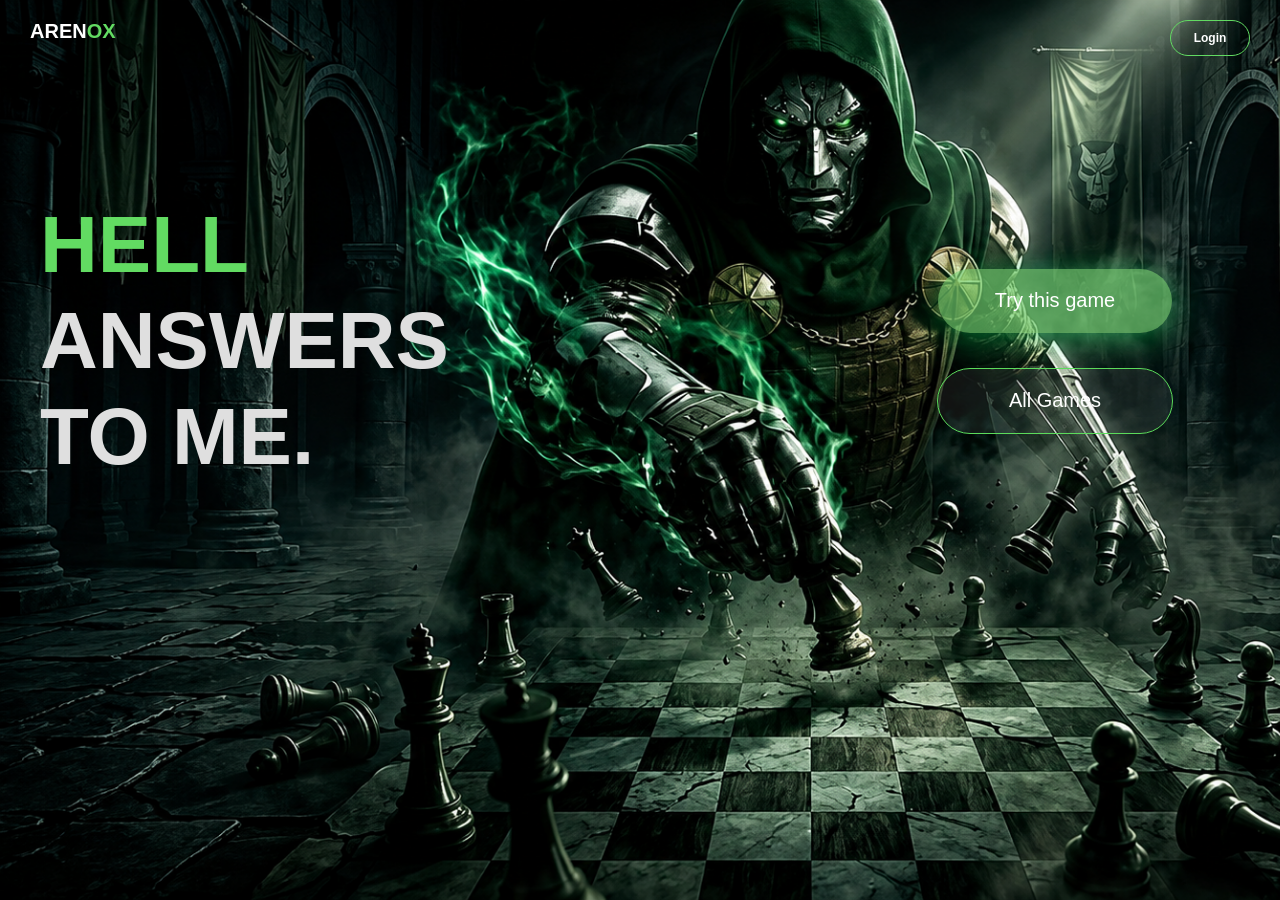
==== index.html @ 3be15fcb "index" ====
<!doctype html>
<html lang="en">
  <head>
    <meta charset="UTF-8" />
    <meta name="viewport" content="width=device-width, initial-scale=1.0" />
    <title>Game Arena</title>
    <link rel="stylesheet" href="home.css" />
  </head>
  <body>
    <div class="page-1">
      <div class="navbar">
        <div class="logo">
          <h1>AREN</h1>
          <h1 style="color: rgb(98, 219, 98)">OX</h1>
        </div>
        
        <h3 class="login">Login</h3>
      </div>

      <div class="hero">
        <div class="hero1">
          <h1 style="color: rgb(98, 219, 98)">HELL</h1>
          <h1>ANSWERS</h1>
          <h1>TO ME.</h1>
        </div>

        <div class="hero2">
           
          <a href="doom.html">
            <button class="btn">Try this game</button> 
          </a>       

          <a href="all_games.html">
            <button class="btn1">All Games</button>
          </a>
        </div>
      </div>
    </div>
  </body>
</html>
---- home.css ----
* {
    padding: 0;
    margin: 0;
    box-sizing: border-box;
}
.logo{
    display: flex;
}
.navbar {
    font-family: sans-serif;
    margin: 0 30px;
    padding-top: 20px;
    display: flex;
    justify-content: space-between;
    color: white;
    font-size: 10px;
}

.links {
    display: flex;
}
.login{
    text-align: center;
    font-size: 12px;
    border: 1px solid rgb(98, 219, 98);
    border-radius: 20px;
    padding: 10px;
    width: 80px;

}
.links h6 {
    margin-left: 60px;
    font-size: 13px;
}

.page-1 {
    width: 100vw;
    height: 100vh;
    background-image: url("bg4.png");
    background-repeat: no-repeat;
    background-size: cover;
    
}

.hero {
    display: flex;
    justify-content: space-between;
    align-items: center;
    width: 100%;
    margin-top: 60px;
}


.hero1 {
    margin-left: 40px;
}

.hero2 {
    /* background-color: red; */
    width: 450px;
    height: 450px;
    display: flex;
    flex-direction: column; 
    justify-content: center; 
    align-items: center;
    gap: 15px; 
}

.hero h1 {
    color: rgb(223, 223, 223);
    font-size: 80px;
    font-family: Verdana, Geneva, Tahoma, sans-serif;
    line-height: 1.2;
    margin: 0;
}

.btn{
    all: unset;
    color: white;
    font-family: 'Gill Sans', 'Gill Sans MT', Calibri, 'Trebuchet MS', sans-serif;
    font-size: 20px;
    height: 30px;
    width: 200px;
    text-align: center;
    
    background-color: rgba(111, 209, 111, 0.658);
    padding: 17px;
    border-radius: 40px;
    margin-top: 20px;
    box-shadow: 0 5px 35px rgba(7, 223, 90, 0.45);
    transition: 0.3s;
}
.btn1{
    all: unset;
    color: white;
    font-family: 'Gill Sans', 'Gill Sans MT', Calibri, 'Trebuchet MS', sans-serif;
    font-size: 20px;
    height: 30px;
    width: 200px;
    text-align: center;
    background-color: rgba(255, 255, 255, 0.068);
    padding: 17px;
    border-radius: 40px;
    margin-top: 20px;
    border: 1px solid rgb(91, 219, 91);
    text-decoration: none;
    transition: 0.3s;
}

a{
    text-decoration: none;
}


.btn:hover{
    background-color: rgba(55, 233, 55, 0.945); 
    box-shadow: 0 10px 35px rgba(33, 43, 35, 0.808);
}


.btn1:hover{
    background-color: rgba(255, 255, 255, 0.253);
    box-shadow: 0 10px 35px rgba(33, 43, 35, 0.808);
}
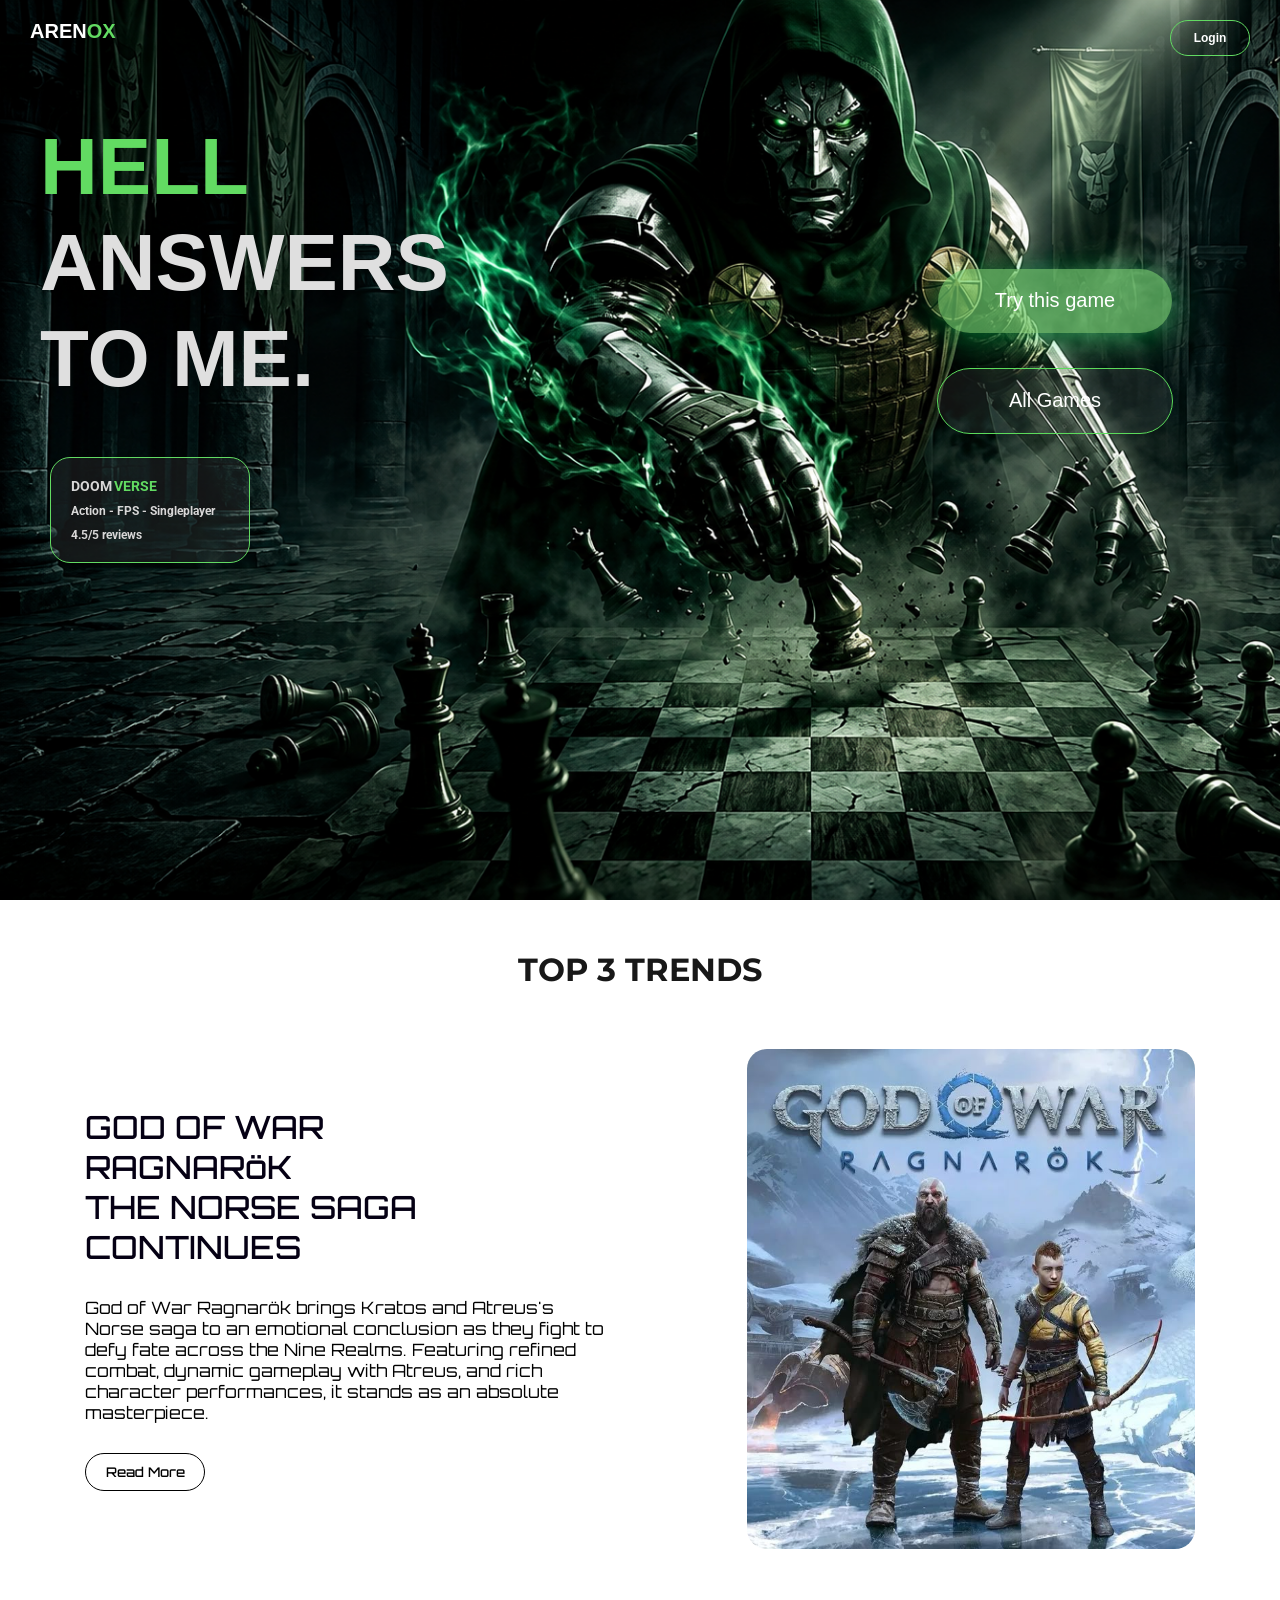
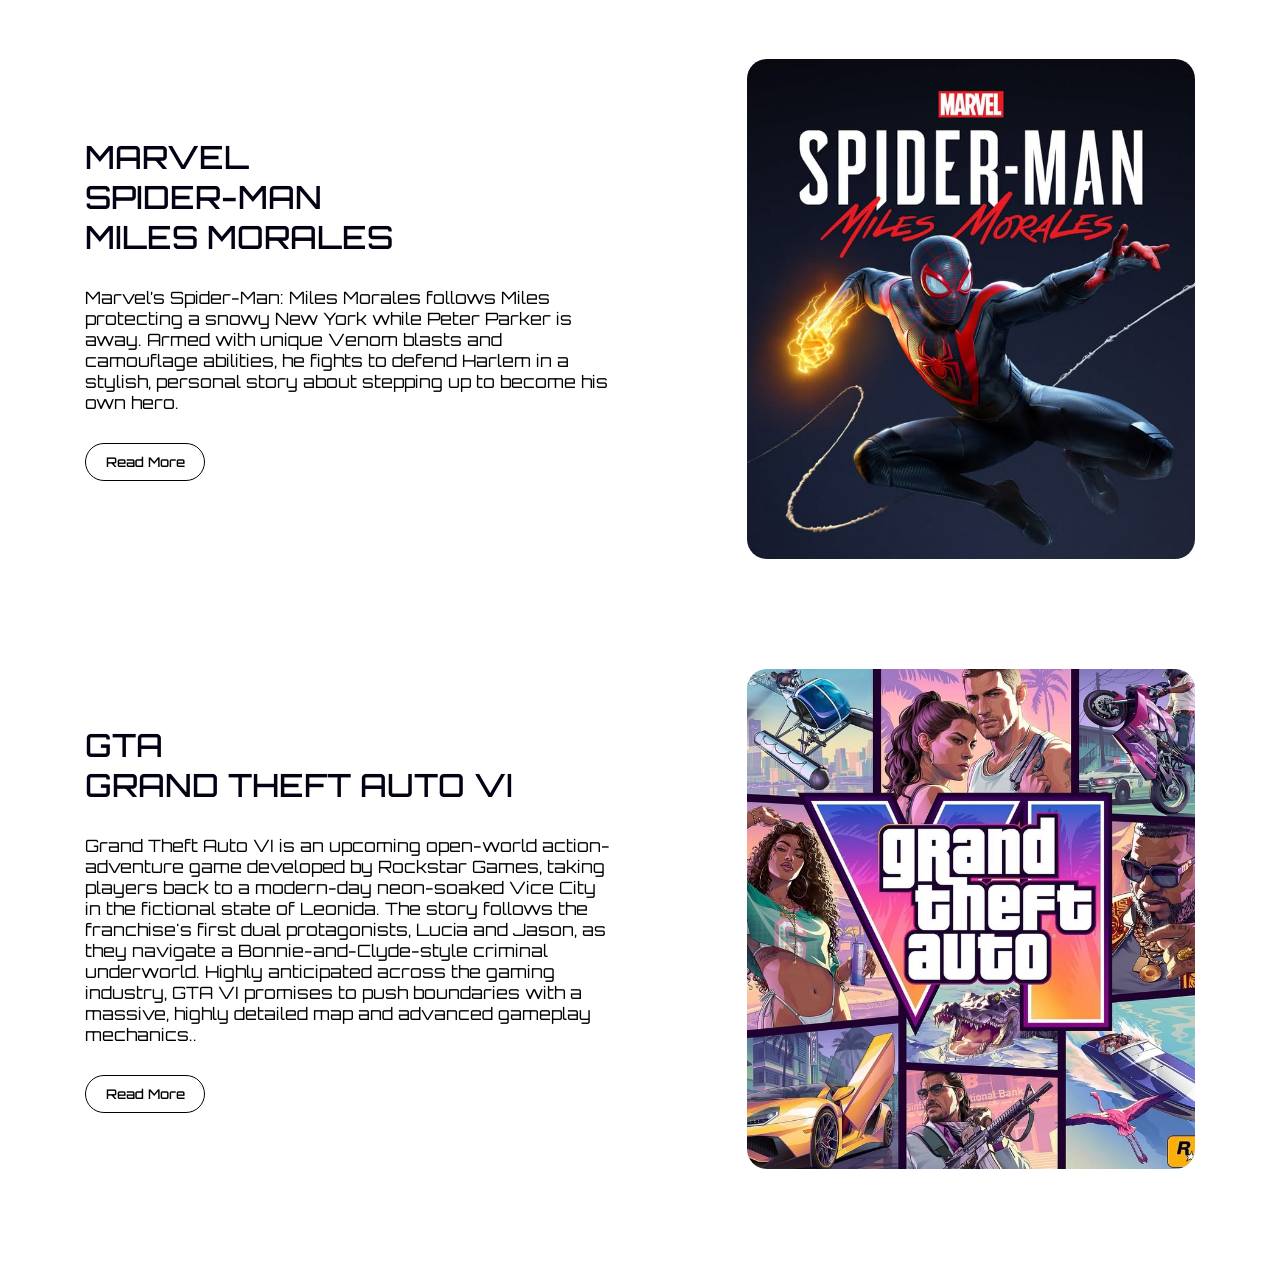
==== commit d53c6779: "trends added in index" ====
--- a/index.html
+++ b/index.html
@@ -13,22 +13,33 @@
           <h1>AREN</h1>
           <h1 style="color: rgb(98, 219, 98)">OX</h1>
         </div>
-        
+
         <h3 class="login">Login</h3>
       </div>
 
       <div class="hero">
-        <div class="hero1">
-          <h1 style="color: rgb(98, 219, 98)">HELL</h1>
-          <h1>ANSWERS</h1>
-          <h1>TO ME.</h1>
+        <div class="he1">
+          <div class="hero1">
+            <h1 style="color: rgb(98, 219, 98)">HELL</h1>
+            <h1>ANSWERS</h1>
+            <h1>TO ME.</h1>
+          </div>
+
+          <div class="tagline">
+            <div class="doomverse">
+              <h3>DOOM</h3>
+              <h3 style="color: rgb(98, 219, 98);">VERSE</h3>
+            </div>
+            
+            <h4>Action - FPS - Singleplayer</h4>
+            <h4>4.5/5 reviews</h4>
+          </div>
         </div>
 
         <div class="hero2">
-           
           <a href="doom.html">
-            <button class="btn">Try this game</button> 
-          </a>       
+            <button class="btn">Try this game</button>
+          </a>
 
           <a href="all_games.html">
             <button class="btn1">All Games</button>
@@ -36,5 +47,65 @@
         </div>
       </div>
     </div>
+
+
+
+    <div class="page2">
+      <h1 class="page2-heading">TOP 3 TRENDS</h1>
+
+      <div class="container">
+        <div class="cont-1">
+            <h1>GOD OF WAR<br> RAGNARöK<br> THE NORSE SAGA CONTINUES </h1>
+            <p>God of War Ragnarök brings Kratos and Atreus's Norse saga to an emotional conclusion as they fight to defy fate across the Nine Realms. Featuring refined combat, dynamic gameplay with Atreus, and rich character performances, it stands as an absolute masterpiece.</p>
+
+            <button class="btn-cont1">
+              Read More
+            </button>
+            
+        </div>
+        <div class="cont-2" style="background-image: url(desc1.jpg);"></div>
+      </div>
+
+
+      <div class="container">
+        <div class="cont-1">
+            <h1>MARVEL<br>SPIDER-MAN<br>MILES MORALES</h1>
+            <p>Marvel’s Spider-Man: Miles Morales follows Miles protecting a snowy New York while Peter Parker is away. Armed with unique Venom blasts and camouflage abilities, he fights to defend Harlem in a stylish, personal story about stepping up to become his own hero.</p>
+
+            
+            <button class="btn-cont1">
+              Read More
+            </button>
+            
+        </div>
+        <div class="cont-2" style="background-image: url(desc2.jpg)"></div>
+      </div>
+      <div class="container">
+        <div class="cont-1">
+          <h1>GTA<br>GRAND THEFT AUTO VI<br></h1>
+            <p>Grand Theft Auto VI is an upcoming open-world action-adventure game developed by Rockstar Games, taking players back to a modern-day neon-soaked Vice City in the fictional state of Leonida. The story follows the franchise's first dual protagonists, Lucia and Jason, as they navigate a Bonnie-and-Clyde-style criminal underworld. Highly anticipated across the gaming industry, GTA VI promises to push boundaries with a massive, highly detailed map and advanced gameplay mechanics..</p>
+
+            <button class="btn-cont1">
+              Read More
+            </button>
+            
+        </div>
+        <div class="cont-2" style="background-image: url(desc3.jpg)"></div>
+      </div>
+
+
+
+
+
+
+
+
+
+    </div>
+
+
+
+
+
   </body>
 </html>
--- a/home.css
+++ b/home.css
@@ -1,8 +1,23 @@
+
+@import url('https://fonts.googleapis.com/css2?family=Bebas+Neue&family=Cascadia+Code:ital,wght@0,200..700;1,200..700&family=Montserrat:ital,wght@0,100..900;1,100..900&family=Outfit:wght@100..900&family=Ubuntu:ital,wght@0,300;0,400;0,500;0,700;1,300;1,400;1,500;1,700&family=Varela+Round&display=swap');
+
+
+@import url('https://fonts.googleapis.com/css2?family=Bebas+Neue&family=Cascadia+Code:ital,wght@0,200..700;1,200..700&family=Montserrat:ital,wght@0,100..900;1,100..900&family=Outfit:wght@100..900&family=Roboto:ital,wght@0,100..900;1,100..900&family=Ubuntu:ital,wght@0,300;0,400;0,500;0,700;1,300;1,400;1,500;1,700&family=Varela+Round&display=swap');
+
+
+
+@import url('https://fonts.googleapis.com/css2?family=Bebas+Neue&family=Cascadia+Code:ital,wght@0,200..700;1,200..700&family=Montserrat:ital,wght@0,100..900;1,100..900&family=Orbitron:wght@400..900&family=Outfit:wght@100..900&family=Roboto:ital,wght@0,100..900;1,100..900&family=Ubuntu:ital,wght@0,300;0,400;0,500;0,700;1,300;1,400;1,500;1,700&family=Varela+Round&display=swap');
+
 * {
     padding: 0;
     margin: 0;
     box-sizing: border-box;
 }
+
+
+body{
+    background: white;
+}
 .logo{
     display: flex;
 }
@@ -34,11 +49,12 @@
 }
 
 .page-1 {
-    width: 100vw;
+    width: 100%;
     height: 100vh;
     background-image: url("bg4.png");
     background-repeat: no-repeat;
     background-size: cover;
+
     
 }
 
@@ -121,4 +137,104 @@
 .btn1:hover{
     background-color: rgba(255, 255, 255, 0.253);
     box-shadow: 0 10px 35px rgba(33, 43, 35, 0.808);
-}+}
+
+.tagline{
+    background-color: rgba(255, 255, 255, 0.075);
+    border: 1px solid rgb(98, 219, 98);
+    width: 200px;
+    border-radius: 20px;
+    padding: 20px;
+    color: rgb(216, 215, 215);
+    margin-top: 50px;
+    display: flex;
+    flex-direction: column;
+    margin-left: 50px;
+    gap: 10px;
+    font-family: Roboto;
+    font-size: 12px;
+}
+
+.doomverse{
+    display: flex;
+    gap: 2px;
+}
+
+
+.page2{
+    background: white;
+    display: flex;
+    flex-direction: column;
+    gap: 10px;
+}
+
+.page2-heading{
+    text-align: center;
+    color: rgba(5, 5, 5, 0.925);
+    font-weight: bold;
+    font-family: Montserrat;
+    margin-top: 50px;
+    margin-bottom: 50px;
+
+}
+
+.container {
+    width: 100%;
+    height: 500px;
+    display: flex;
+    justify-content: center;
+    align-items: center;
+    margin-bottom: 100px;
+    
+}
+
+.cont-1 {
+    display: flex;
+    flex-direction: column;
+    justify-content: center;
+    width: 41.5%;
+    height: 500px;
+    /* background-color: red; */
+    
+}
+
+.cont-1 h1{
+    font-weight: 500;
+    color: rgb(5, 0, 20);
+    font-family: Orbitron;
+}
+
+.cont-1 p{
+    
+    font-size: 17px;
+    margin-top: 30px;
+    font-family: orbitron;
+    font-weight: 100;
+}
+
+
+.btn-cont1{
+    padding: 10px;
+    width:120px;
+    border-radius: 20px;
+    border: 1px solid black;
+    background-color: transparent;
+    margin-top: 30px;
+    font-weight: 500;
+    font-family: orbitron;
+}
+
+
+.cont-2 {
+    border-radius: 20px;
+    width: 35%;
+    height: 500px;
+    background-position: center;
+    background-size: cover;
+    background-repeat: no-repeat;
+    margin-left: 130px;
+
+}
+
+
+
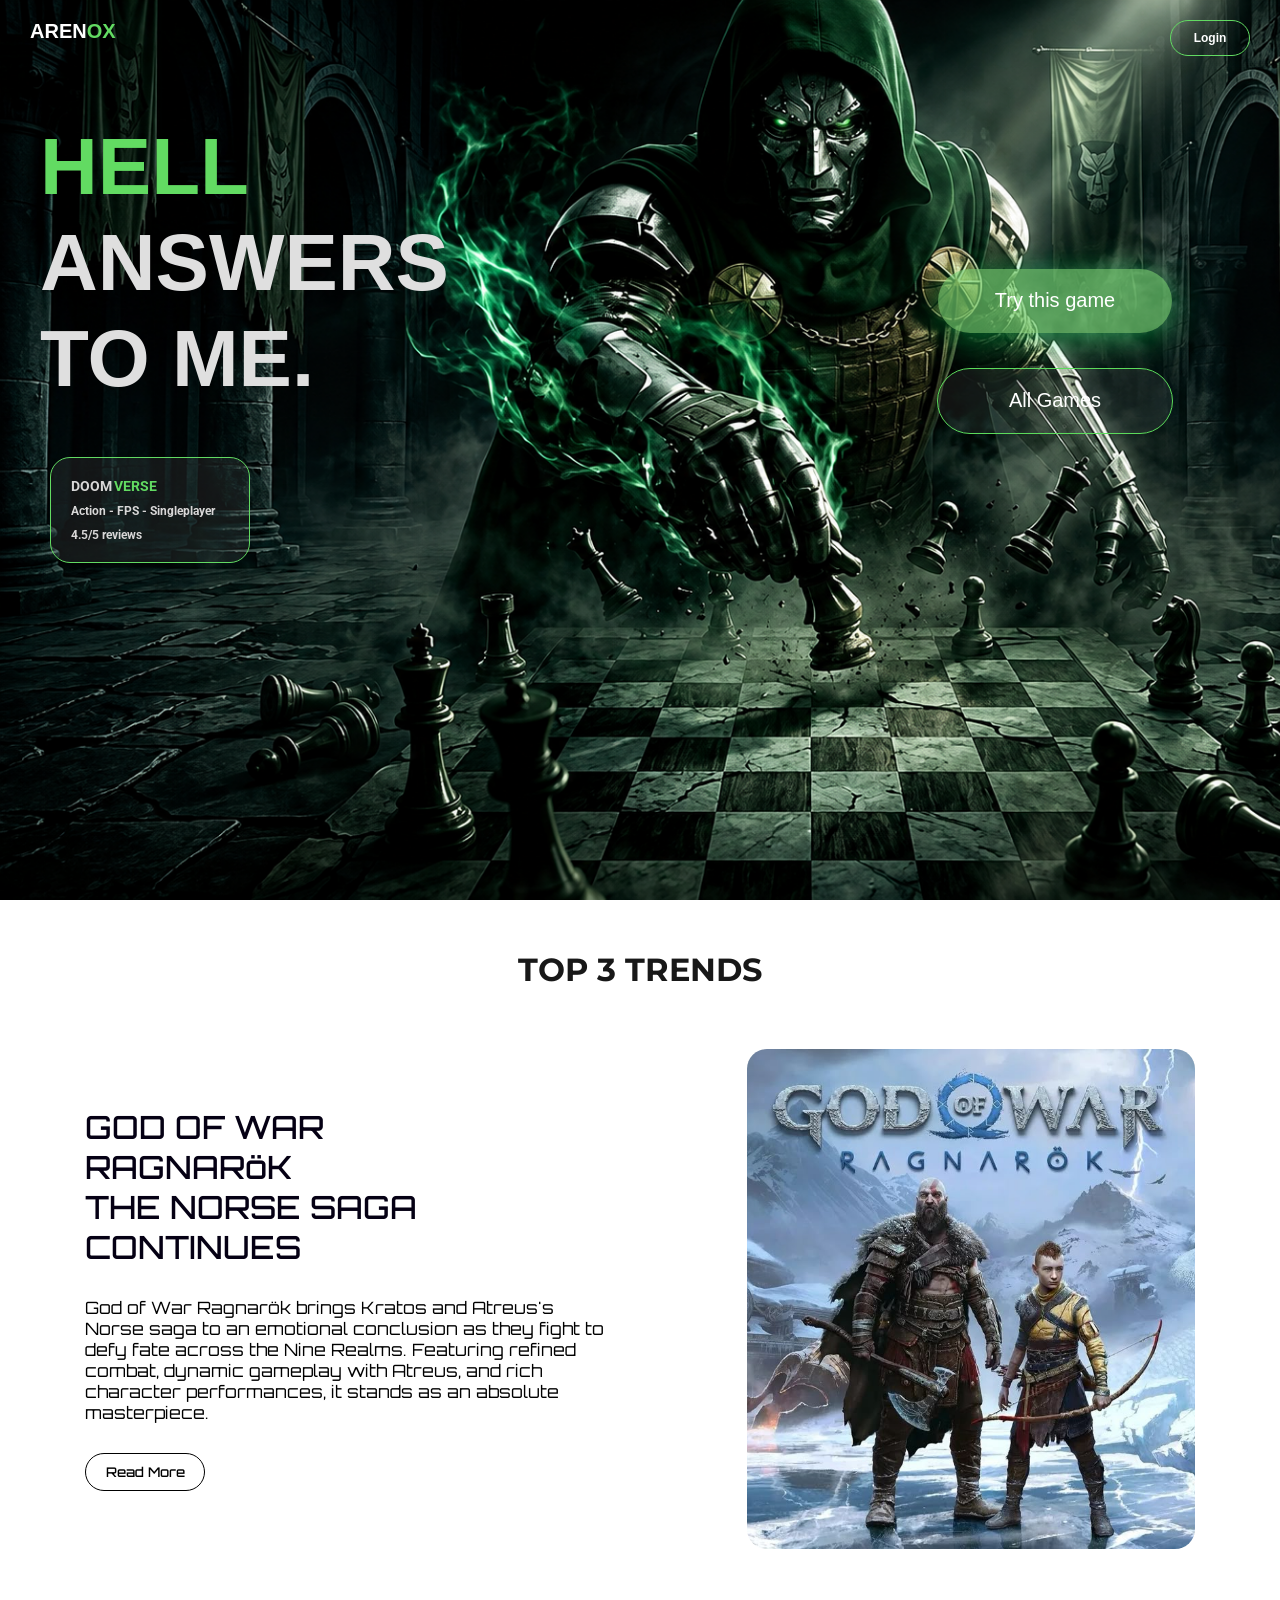
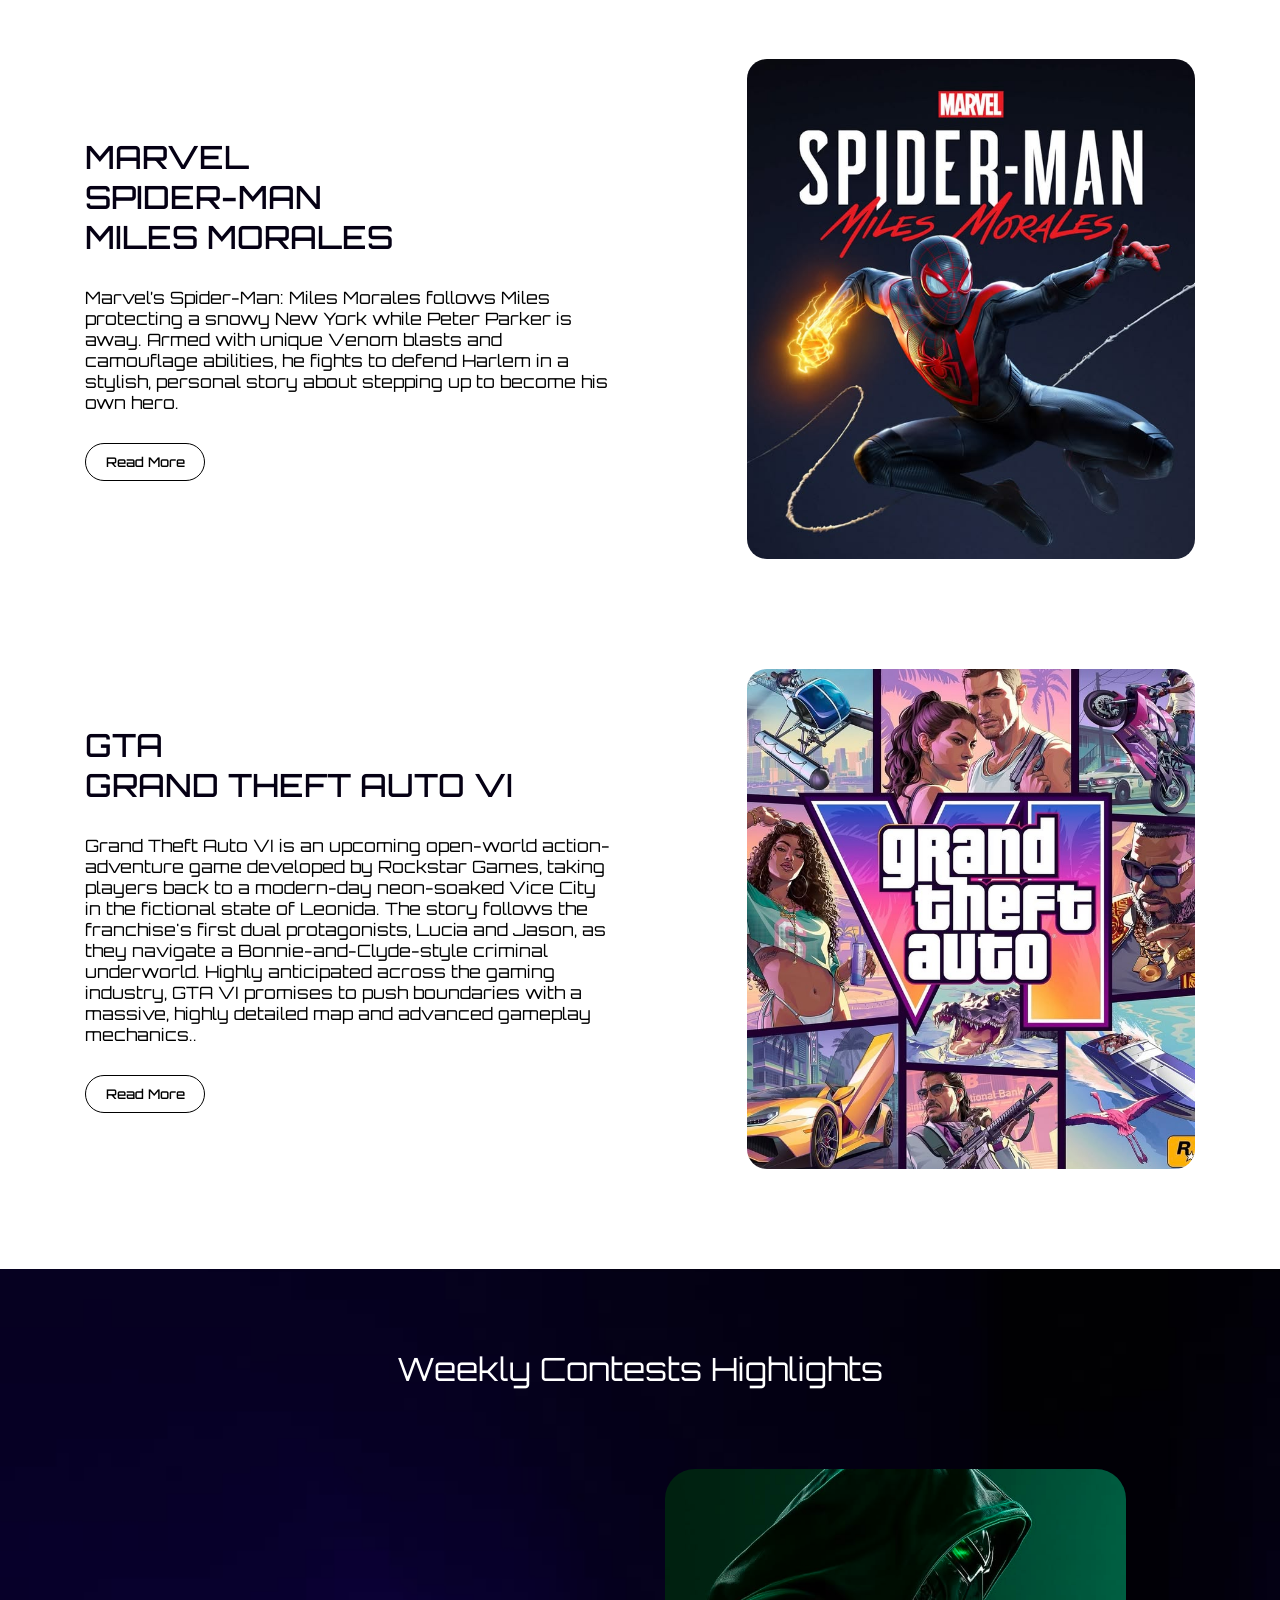
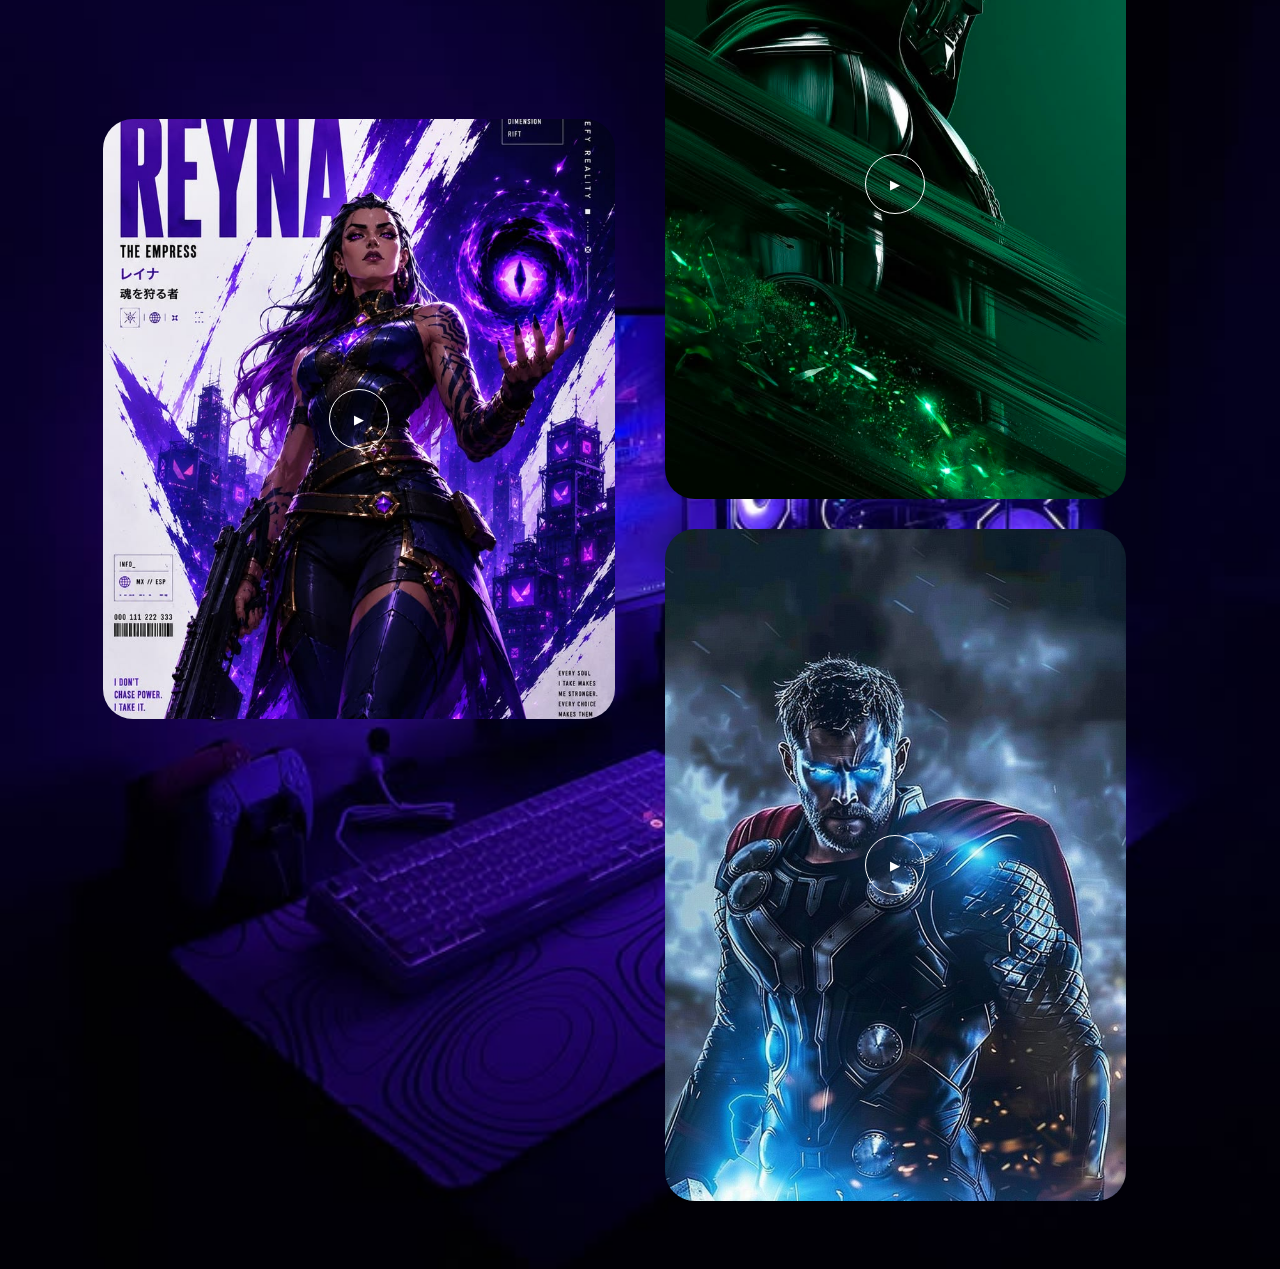
==== commit 39f8e295: "highlights section added" ====
--- a/index.html
+++ b/index.html
@@ -92,18 +92,27 @@
         </div>
         <div class="cont-2" style="background-image: url(desc3.jpg)"></div>
       </div>
-
-
-
-
-
-
-
-
-
     </div>
 
 
+    <div class="page3" style="background-image: url(page3-bg.jpg);">
+      <h1 class="trailer">Weekly Contests Highlights</h1>
+
+      <div class="t1">
+        <div class="t1-2">
+            <button class="page3-btn">▶</button>
+        </div>
+
+        <div class="t1-3">
+          <div class="t1-3-1">
+            <button class="page3-btn">▶</button>
+          </div>
+          <div class="t1-3-2">
+            <button class="page3-btn">▶</button>
+          </div>
+        </div>
+      </div>
+    </div>
 
 
 
--- a/home.css
+++ b/home.css
@@ -15,9 +15,9 @@
 }
 
 
-body{
+/* body{
     background: white;
-}
+} */
 .logo{
     display: flex;
 }
@@ -238,3 +238,92 @@
 
 
 
+.page3{
+    display: flex;
+    align-items: center;
+    flex-direction: column;
+    color: white;
+    width: 100%;
+    height: 1600px;
+    background-repeat: no-repeat;
+    background-position: center;
+    background-size: cover;
+}
+
+.trailer{
+    font-family: orbitron;
+    font-weight: 100;
+    margin-top: 80px;
+    margin-bottom: 80px;
+}
+
+.t1{
+    width: 100%;
+    height: 1400px;
+    display: flex;
+    justify-content: center;
+    gap: 50px;
+    
+}
+
+.t1-2{
+    display: flex;
+    align-items: center;
+    justify-content: center;
+    background-image: url(Valorant.jpg);
+    background-position: center;
+    background-size: cover;
+    background-repeat: no-repeat;
+    width: 40%;
+    height: 600px;
+    border-radius: 30px;
+    background-color: rgba(255, 255, 255, 0.192);
+    margin-top: 250px;    
+}
+
+.t1-3{
+    width: 40%;
+    /* background-color: blue; */
+    height: 1400px;
+    display: flex;
+    flex-direction: column;
+    gap: 30px;
+
+}
+
+.t1-3-1{
+    display: flex;
+    align-items: center;
+    justify-content: center;
+    width: 90%;
+    height: 45%;
+    background-image: url(marvel3.jpg);
+    background-position: center;
+    background-size: cover;    
+    border-radius: 30px;
+    background-repeat: no-repeat;
+}
+.t1-3-2{
+    display: flex;
+    align-items: center;
+    justify-content: center;
+    width: 90%;
+    height: 48%;
+    background-image: url(marvel4.jpg);
+    margin-bottom: 40px;
+    background-position: center;
+    border-radius: 30px;
+    background-size: cover;
+    background-repeat: no-repeat;
+}
+
+.page3-btn{
+    height: 60px;
+    width: 60px;
+    padding: 20px;
+    border-radius: 60px;
+    border: 1px solid white;
+    color: white;
+    background-color: transparent;
+}
+
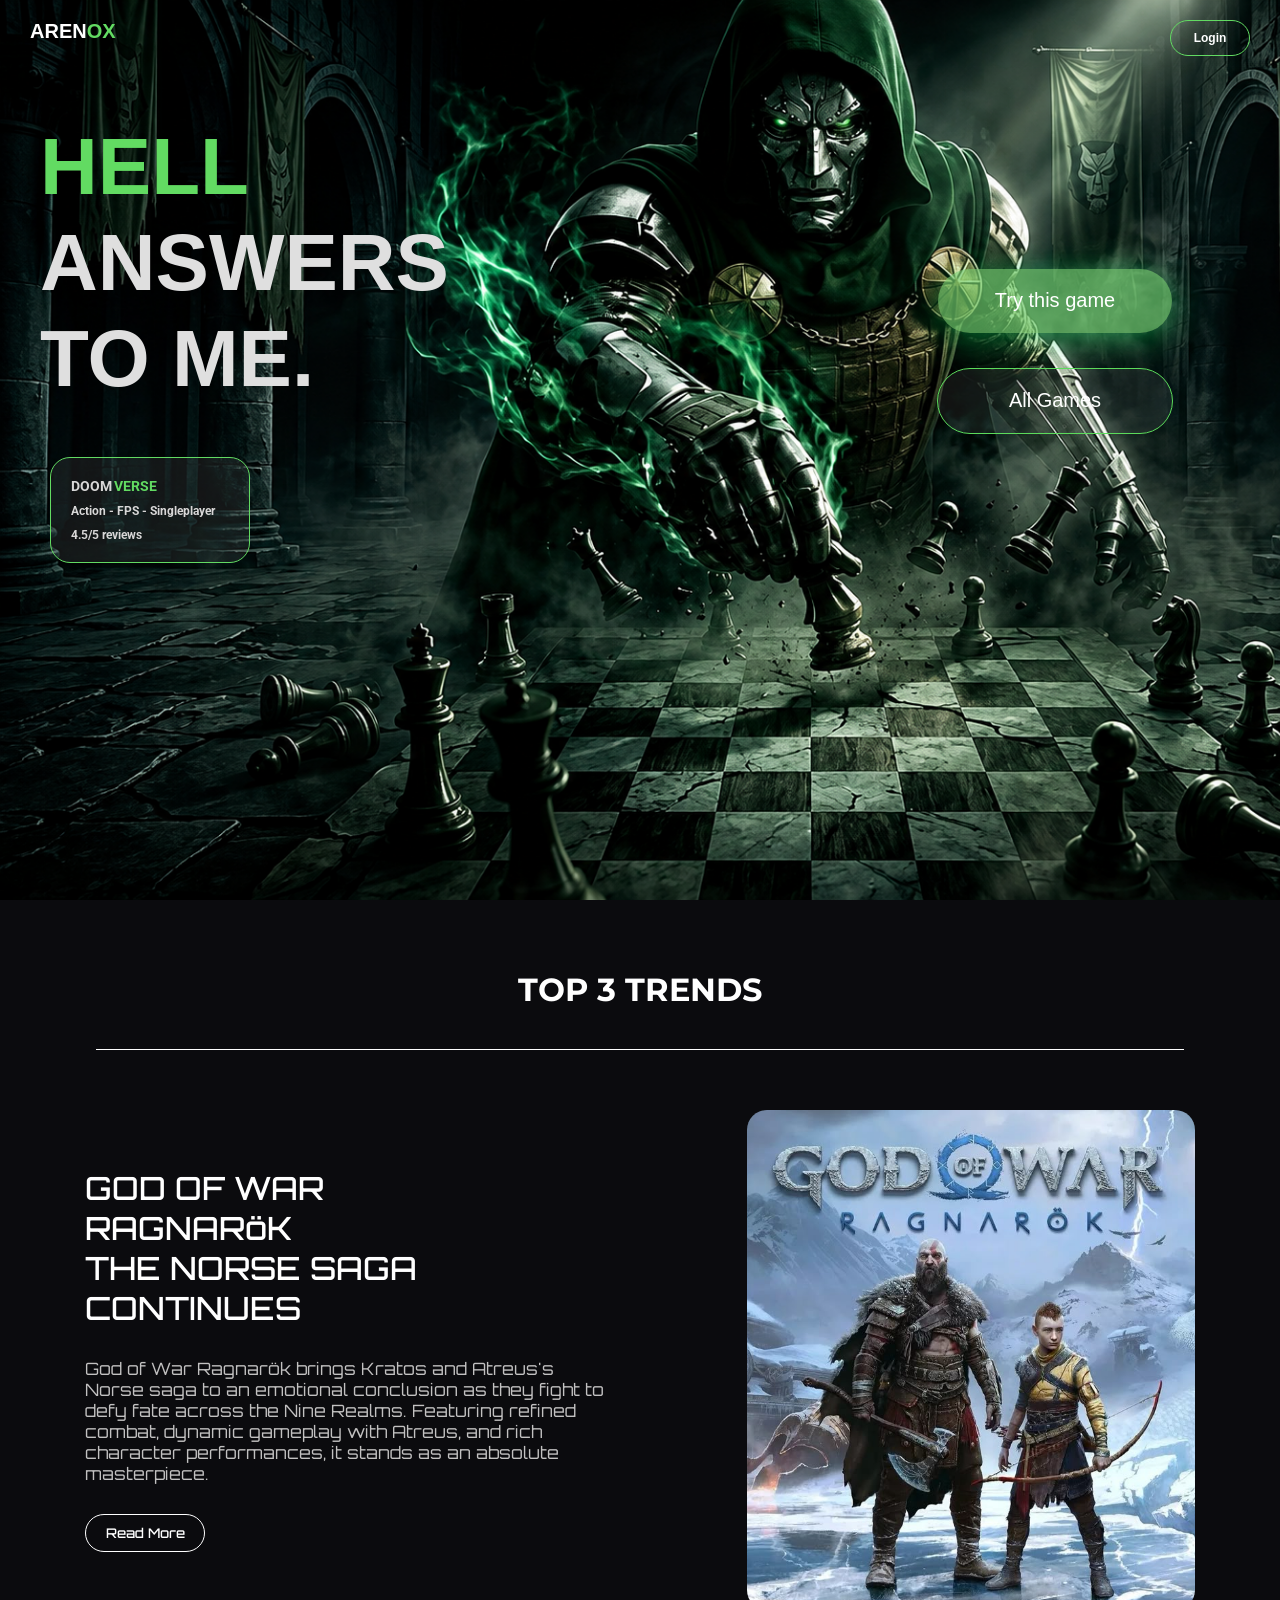
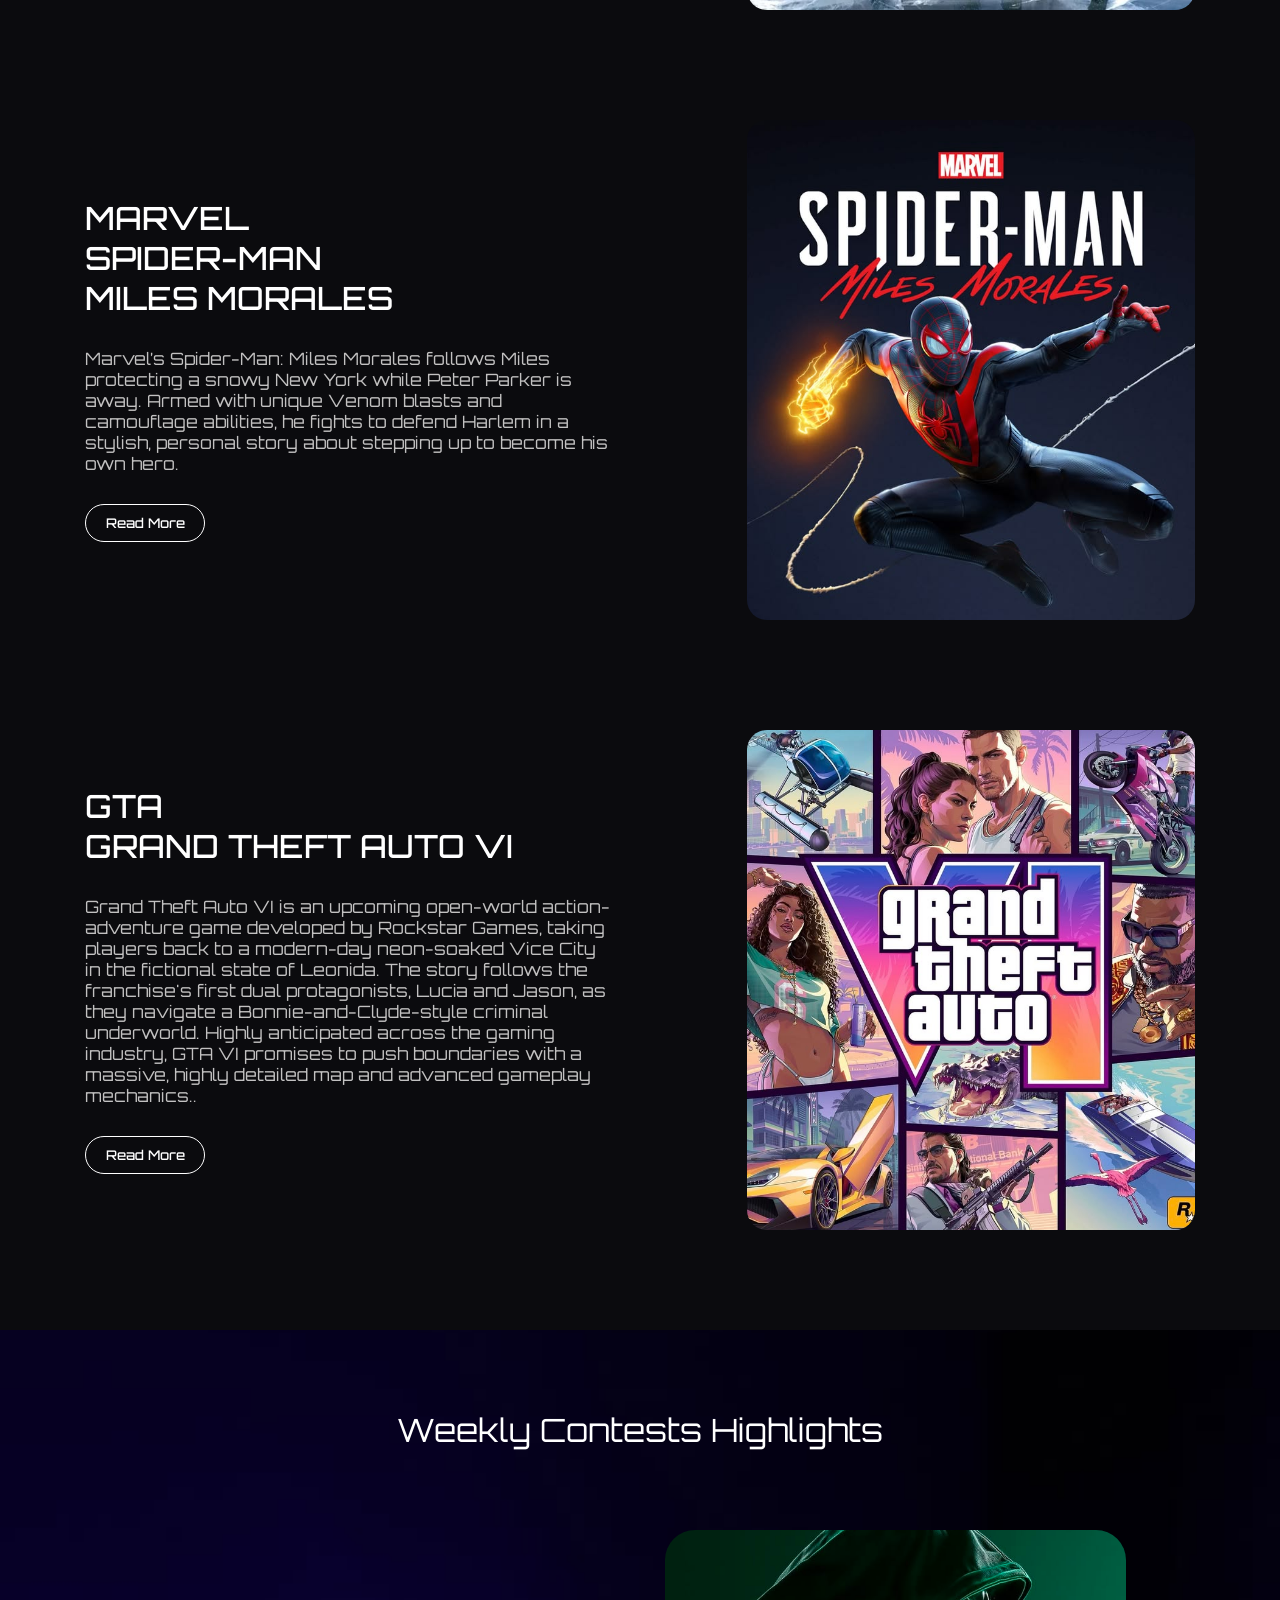
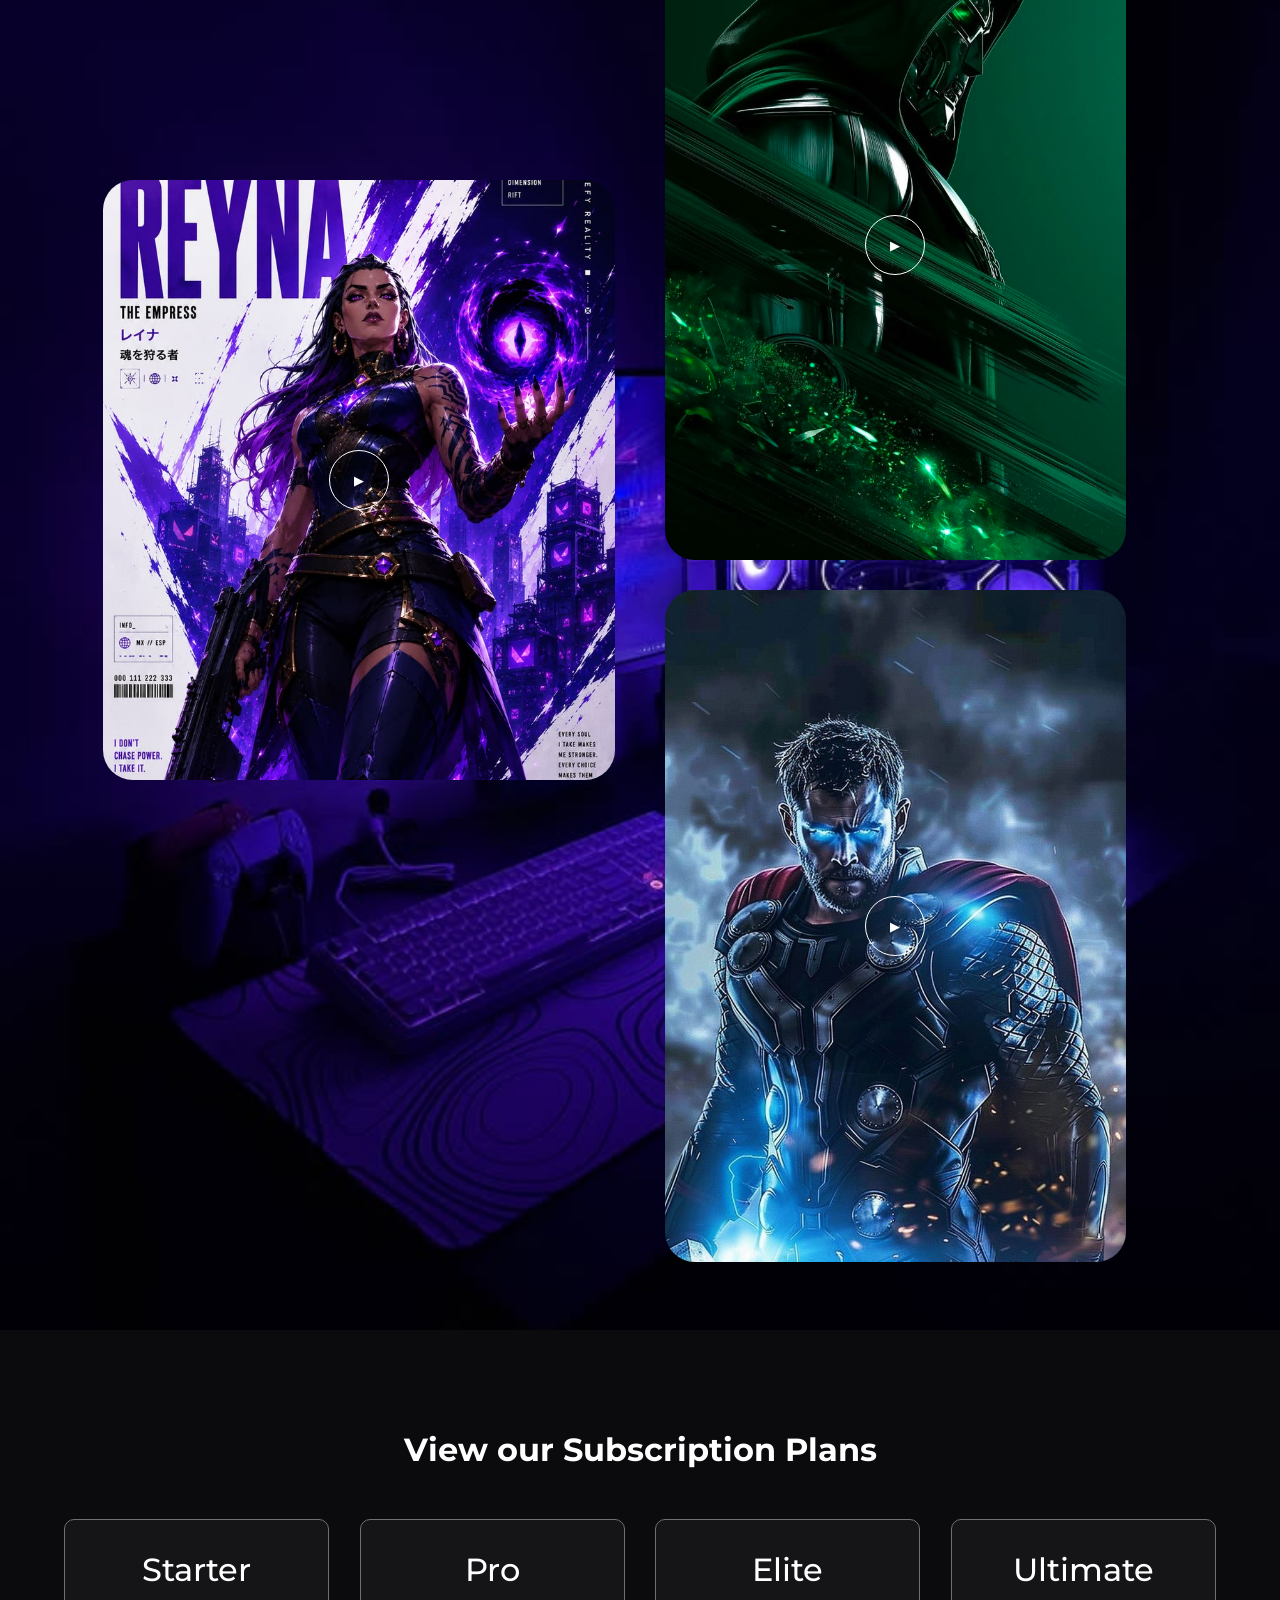
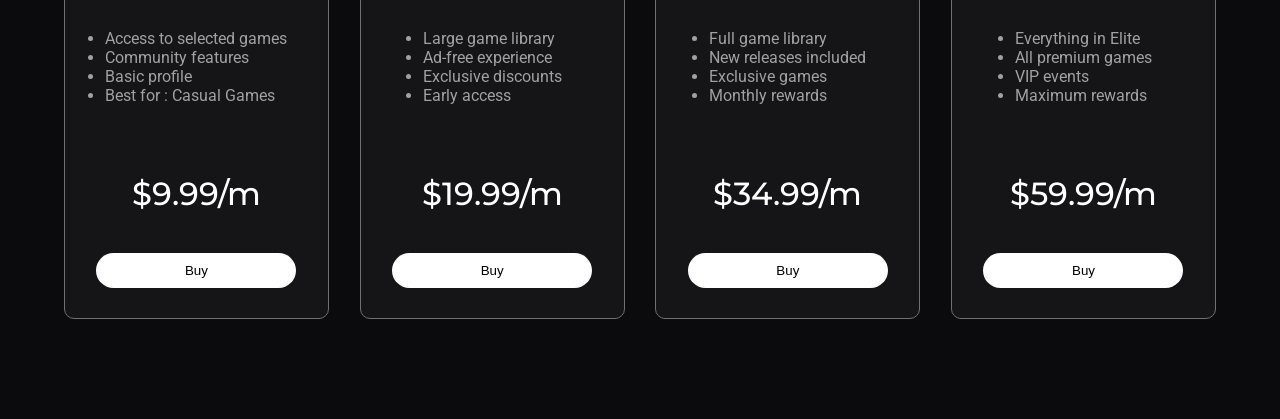
==== commit 99c0ecad: "added subscription plans" ====
--- a/index.html
+++ b/index.html
@@ -28,9 +28,9 @@
           <div class="tagline">
             <div class="doomverse">
               <h3>DOOM</h3>
-              <h3 style="color: rgb(98, 219, 98);">VERSE</h3>
+              <h3 style="color: rgb(98, 219, 98)">VERSE</h3>
             </div>
-            
+
             <h4>Action - FPS - Singleplayer</h4>
             <h4>4.5/5 reviews</h4>
           </div>
@@ -48,59 +48,68 @@
       </div>
     </div>
 
-
-
     <div class="page2">
       <h1 class="page2-heading">TOP 3 TRENDS</h1>
 
       <div class="container">
         <div class="cont-1">
-            <h1>GOD OF WAR<br> RAGNARöK<br> THE NORSE SAGA CONTINUES </h1>
-            <p>God of War Ragnarök brings Kratos and Atreus's Norse saga to an emotional conclusion as they fight to defy fate across the Nine Realms. Featuring refined combat, dynamic gameplay with Atreus, and rich character performances, it stands as an absolute masterpiece.</p>
+          <h1>
+            GOD OF WAR<br />
+            RAGNARöK<br />
+            THE NORSE SAGA CONTINUES
+          </h1>
+          <p>
+            God of War Ragnarök brings Kratos and Atreus's Norse saga to an
+            emotional conclusion as they fight to defy fate across the Nine
+            Realms. Featuring refined combat, dynamic gameplay with Atreus, and
+            rich character performances, it stands as an absolute masterpiece.
+          </p>
 
-            <button class="btn-cont1">
-              Read More
-            </button>
-            
+          <button class="btn-cont1">Read More</button>
         </div>
-        <div class="cont-2" style="background-image: url(desc1.jpg);"></div>
+        <div class="cont-2" style="background-image: url(desc1.jpg)"></div>
       </div>
-
 
       <div class="container">
         <div class="cont-1">
-            <h1>MARVEL<br>SPIDER-MAN<br>MILES MORALES</h1>
-            <p>Marvel’s Spider-Man: Miles Morales follows Miles protecting a snowy New York while Peter Parker is away. Armed with unique Venom blasts and camouflage abilities, he fights to defend Harlem in a stylish, personal story about stepping up to become his own hero.</p>
+          <h1>MARVEL<br />SPIDER-MAN<br />MILES MORALES</h1>
+          <p>
+            Marvel’s Spider-Man: Miles Morales follows Miles protecting a snowy
+            New York while Peter Parker is away. Armed with unique Venom blasts
+            and camouflage abilities, he fights to defend Harlem in a stylish,
+            personal story about stepping up to become his own hero.
+          </p>
 
-            
-            <button class="btn-cont1">
-              Read More
-            </button>
-            
+          <button class="btn-cont1">Read More</button>
         </div>
         <div class="cont-2" style="background-image: url(desc2.jpg)"></div>
       </div>
       <div class="container">
         <div class="cont-1">
-          <h1>GTA<br>GRAND THEFT AUTO VI<br></h1>
-            <p>Grand Theft Auto VI is an upcoming open-world action-adventure game developed by Rockstar Games, taking players back to a modern-day neon-soaked Vice City in the fictional state of Leonida. The story follows the franchise's first dual protagonists, Lucia and Jason, as they navigate a Bonnie-and-Clyde-style criminal underworld. Highly anticipated across the gaming industry, GTA VI promises to push boundaries with a massive, highly detailed map and advanced gameplay mechanics..</p>
+          <h1>GTA<br />GRAND THEFT AUTO VI<br /></h1>
+          <p>
+            Grand Theft Auto VI is an upcoming open-world action-adventure game
+            developed by Rockstar Games, taking players back to a modern-day
+            neon-soaked Vice City in the fictional state of Leonida. The story
+            follows the franchise's first dual protagonists, Lucia and Jason, as
+            they navigate a Bonnie-and-Clyde-style criminal underworld. Highly
+            anticipated across the gaming industry, GTA VI promises to push
+            boundaries with a massive, highly detailed map and advanced gameplay
+            mechanics..
+          </p>
 
-            <button class="btn-cont1">
-              Read More
-            </button>
-            
+          <button class="btn-cont1">Read More</button>
         </div>
         <div class="cont-2" style="background-image: url(desc3.jpg)"></div>
       </div>
     </div>
 
-
-    <div class="page3" style="background-image: url(page3-bg.jpg);">
+    <div class="page3" style="background-image: url(page3-bg.jpg)">
       <h1 class="trailer">Weekly Contests Highlights</h1>
 
       <div class="t1">
         <div class="t1-2">
-            <button class="page3-btn">▶</button>
+          <button class="page3-btn">▶</button>
         </div>
 
         <div class="t1-3">
@@ -114,7 +123,62 @@
       </div>
     </div>
 
+    <div class="subsc">
+      <h1>View our Subscription Plans</h1>
 
+      <div class="subs-cont">
+        <div class="game">
+          <h1>Starter</h1>
+          <ul>
+            <li>Access to selected games</li>
+            <li>Community features</li>
+            <li>Basic profile</li>
+            <li>Best for : Casual Games</li>
+          </ul>
 
+          <h1>$9.99/m</h1>
+
+          <button>Buy</button>
+        </div>
+        <div class="game">
+          <h1>Pro</h1>
+          <ul>
+            <li>Large game library</li>
+            <li>Ad-free experience</li>
+            <li>Exclusive discounts</li>
+            <li>Early access</li>
+          </ul>
+
+          <h1>$19.99/m</h1>
+
+          <button>Buy</button>
+        </div>
+        <div class="game">
+          <h1>Elite</h1>
+          <ul>
+            <li>Full game library</li>
+            <li>New releases included</li>
+            <li>Exclusive games</li>
+            <li>Monthly rewards</li>
+          </ul>
+
+          <h1>$34.99/m</h1>
+
+          <button>Buy</button>
+        </div>
+        <div class="game">
+          <h1>Ultimate</h1>
+          <ul>
+            <li>Everything in Elite</li>
+            <li>All premium games</li>
+            <li>VIP events</li>
+            <li>Maximum rewards</li>
+          </ul>
+          <h1>$59.99/m</h1>
+
+          <button>Buy</button>
+        </div>
+      </div>
+    </div>
   </body>
 </html>
--- a/home.css
+++ b/home.css
@@ -15,9 +15,9 @@
 }
 
 
-/* body{
-    background: white;
-} */
+body{
+    background: rgb(11, 11, 14);
+}
 .logo{
     display: flex;
 }
@@ -162,20 +162,23 @@
 
 
 .page2{
-    background: white;
+    /* background: white; */
     display: flex;
     flex-direction: column;
     gap: 10px;
+    align-items: center;
 }
 
 .page2-heading{
     text-align: center;
-    color: rgba(5, 5, 5, 0.925);
+    color: white;
     font-weight: bold;
     font-family: Montserrat;
-    margin-top: 50px;
+    margin-top: 30px;
     margin-bottom: 50px;
-
+    border-bottom: 1px solid white;
+    width: 85%;
+    padding: 40px;
 }
 
 .container {
@@ -193,19 +196,17 @@
     flex-direction: column;
     justify-content: center;
     width: 41.5%;
-    height: 500px;
-    /* background-color: red; */
-    
+    height: 500px;    
 }
 
 .cont-1 h1{
     font-weight: 500;
-    color: rgb(5, 0, 20);
+    color: white;
     font-family: Orbitron;
 }
 
 .cont-1 p{
-    
+    color: rgb(194, 193, 193);
     font-size: 17px;
     margin-top: 30px;
     font-family: orbitron;
@@ -217,11 +218,12 @@
     padding: 10px;
     width:120px;
     border-radius: 20px;
-    border: 1px solid black;
+    border: 1px solid white;
     background-color: transparent;
     margin-top: 30px;
     font-weight: 500;
     font-family: orbitron;
+    color: white;
 }
 
 
@@ -233,7 +235,6 @@
     background-size: cover;
     background-repeat: no-repeat;
     margin-left: 130px;
-
 }
 
 
@@ -279,11 +280,11 @@
     border-radius: 30px;
     background-color: rgba(255, 255, 255, 0.192);
     margin-top: 250px;    
+    transition: 0.3s;
 }
 
 .t1-3{
     width: 40%;
-    /* background-color: blue; */
     height: 1400px;
     display: flex;
     flex-direction: column;
@@ -302,6 +303,7 @@
     background-size: cover;    
     border-radius: 30px;
     background-repeat: no-repeat;
+    transition: 0.3s;
 }
 .t1-3-2{
     display: flex;
@@ -315,6 +317,7 @@
     border-radius: 30px;
     background-size: cover;
     background-repeat: no-repeat;
+    transition: 0.3s;
 }
 
 .page3-btn{
@@ -325,5 +328,92 @@
     border: 1px solid white;
     color: white;
     background-color: transparent;
-}
-
+    transition: 0.2s;
+}
+
+.t1-2:hover {
+    box-shadow: 0 10px 35px rgba(66, 64, 80, 0.45);
+    transform: translateY(-8px);
+    border-color: rgba(255,255,255,.16);
+    transform: scale(1.05);
+}
+
+.t1-3-1:hover {
+    box-shadow: 0 10px 35px rgba(66, 64, 80, 0.45);
+    transform: translateY(-8px);
+    border-color: rgba(255,255,255,.16);
+    transform: scale(1.05);
+}
+
+.t1-3-2:hover {
+    box-shadow: 0 10px 35px rgba(66, 64, 80, 0.45);
+    transform: translateY(-8px);
+    border-color: rgba(255,255,255,.16);
+    transform: scale(1.05);
+}
+
+.page3-btn:hover{
+    background-color: rgba(255, 255, 255, 0.212);
+}
+
+
+.subsc{
+    
+    align-items: center;
+    display: flex;
+    flex-direction: column;
+    gap: 50px;
+    margin-top: 100px;
+}
+
+.subsc h1{
+    color: white;
+    font-family: Montserrat;
+    text-align: center;
+}
+
+
+.subs-cont{
+    display: flex;
+    justify-content: space-between;
+    width: 90%;
+    height: 400px;
+    /* background-color: black; */
+    margin-bottom: 100px;
+}
+
+.game{
+    display: flex;
+    flex-direction: column;
+    align-items: center;
+    justify-content: space-between;
+    height: 400px;
+    width: 23%;
+    background-color: rgba(255, 255, 255, 0.041);
+    border: 1px solid rgb(112, 112, 112);
+    border-radius: 10px;
+}
+
+.game h1{
+    color: white;
+    font-weight: 500;
+    margin-top: 30px;
+    /* margin-bottom: 30px; */
+}
+
+.game li{
+    color: rgb(161, 161, 161);
+    font-family: roboto;
+}
+
+.game button{
+    padding: 10px;
+    width: 200px;
+    margin-bottom: 30px;
+    border: none;
+    background-color: white;
+    color: black;
+    border-radius: 30px;
+}
+
+
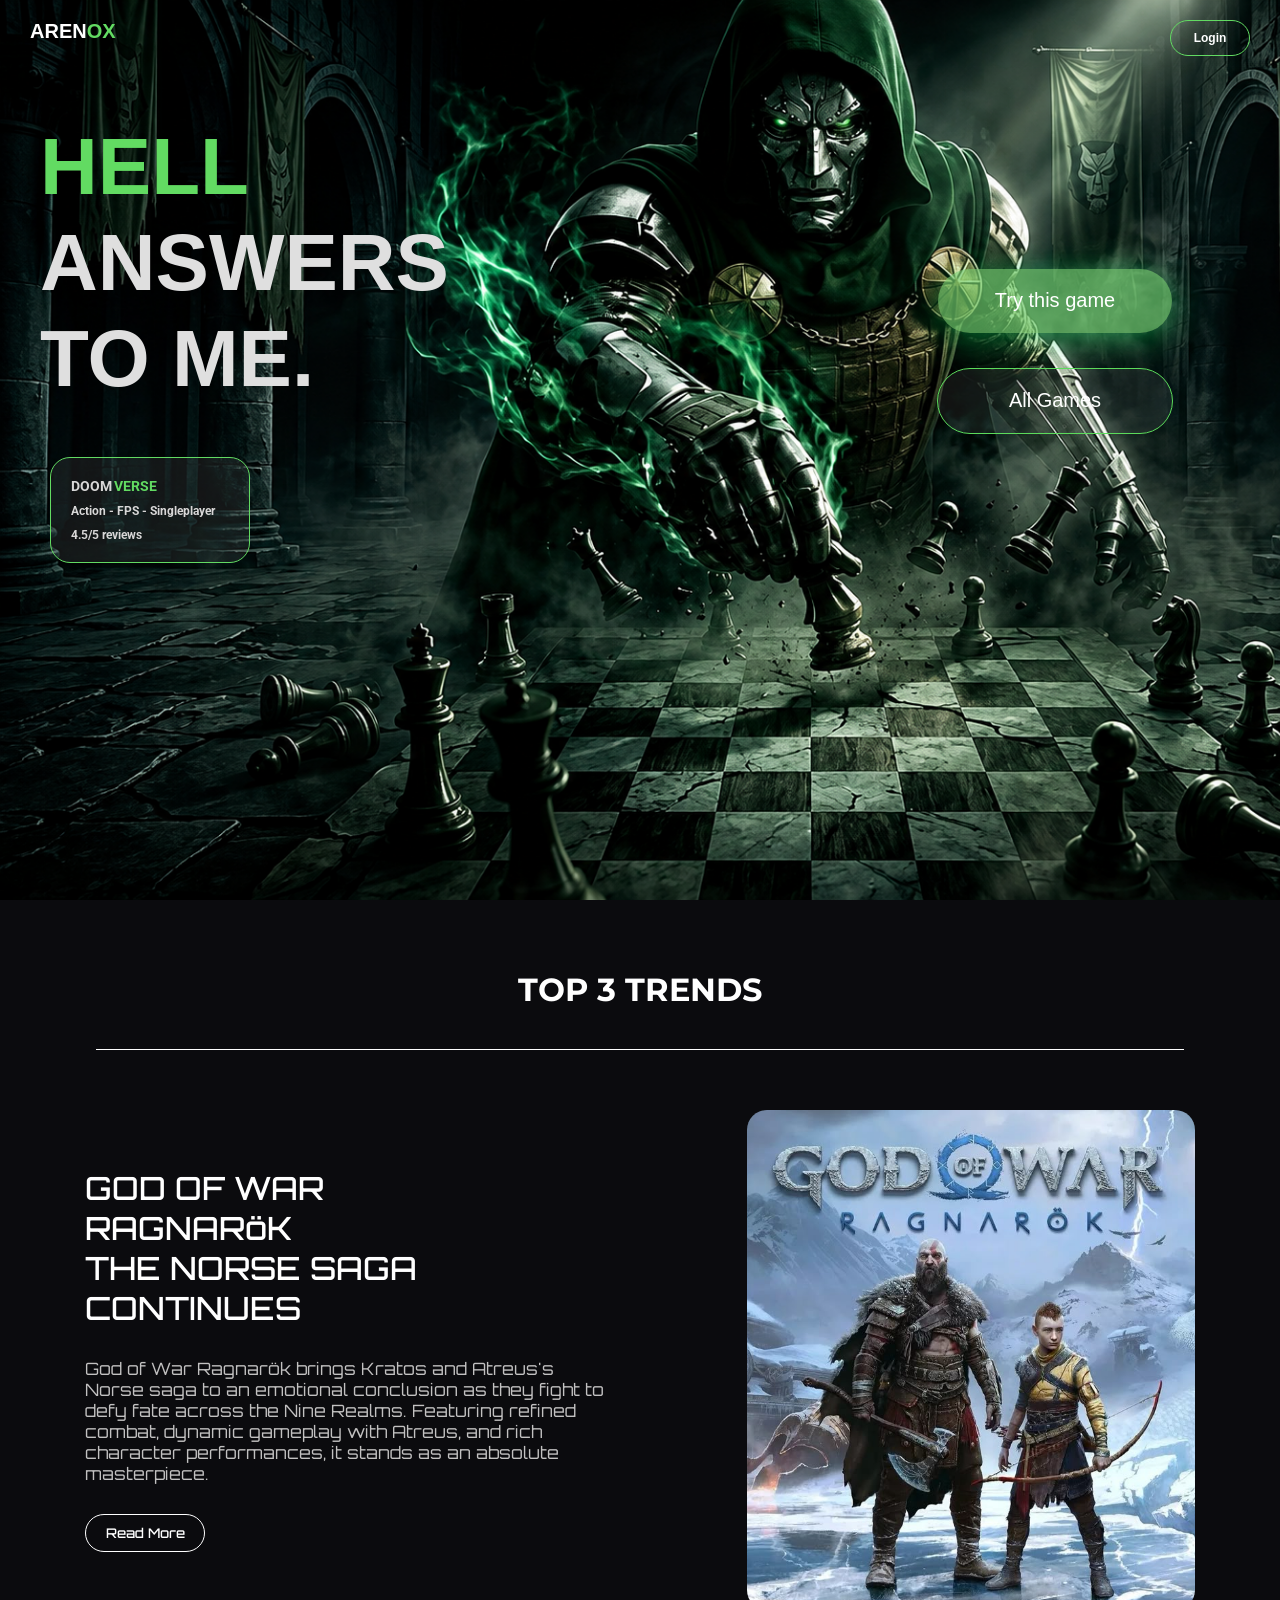
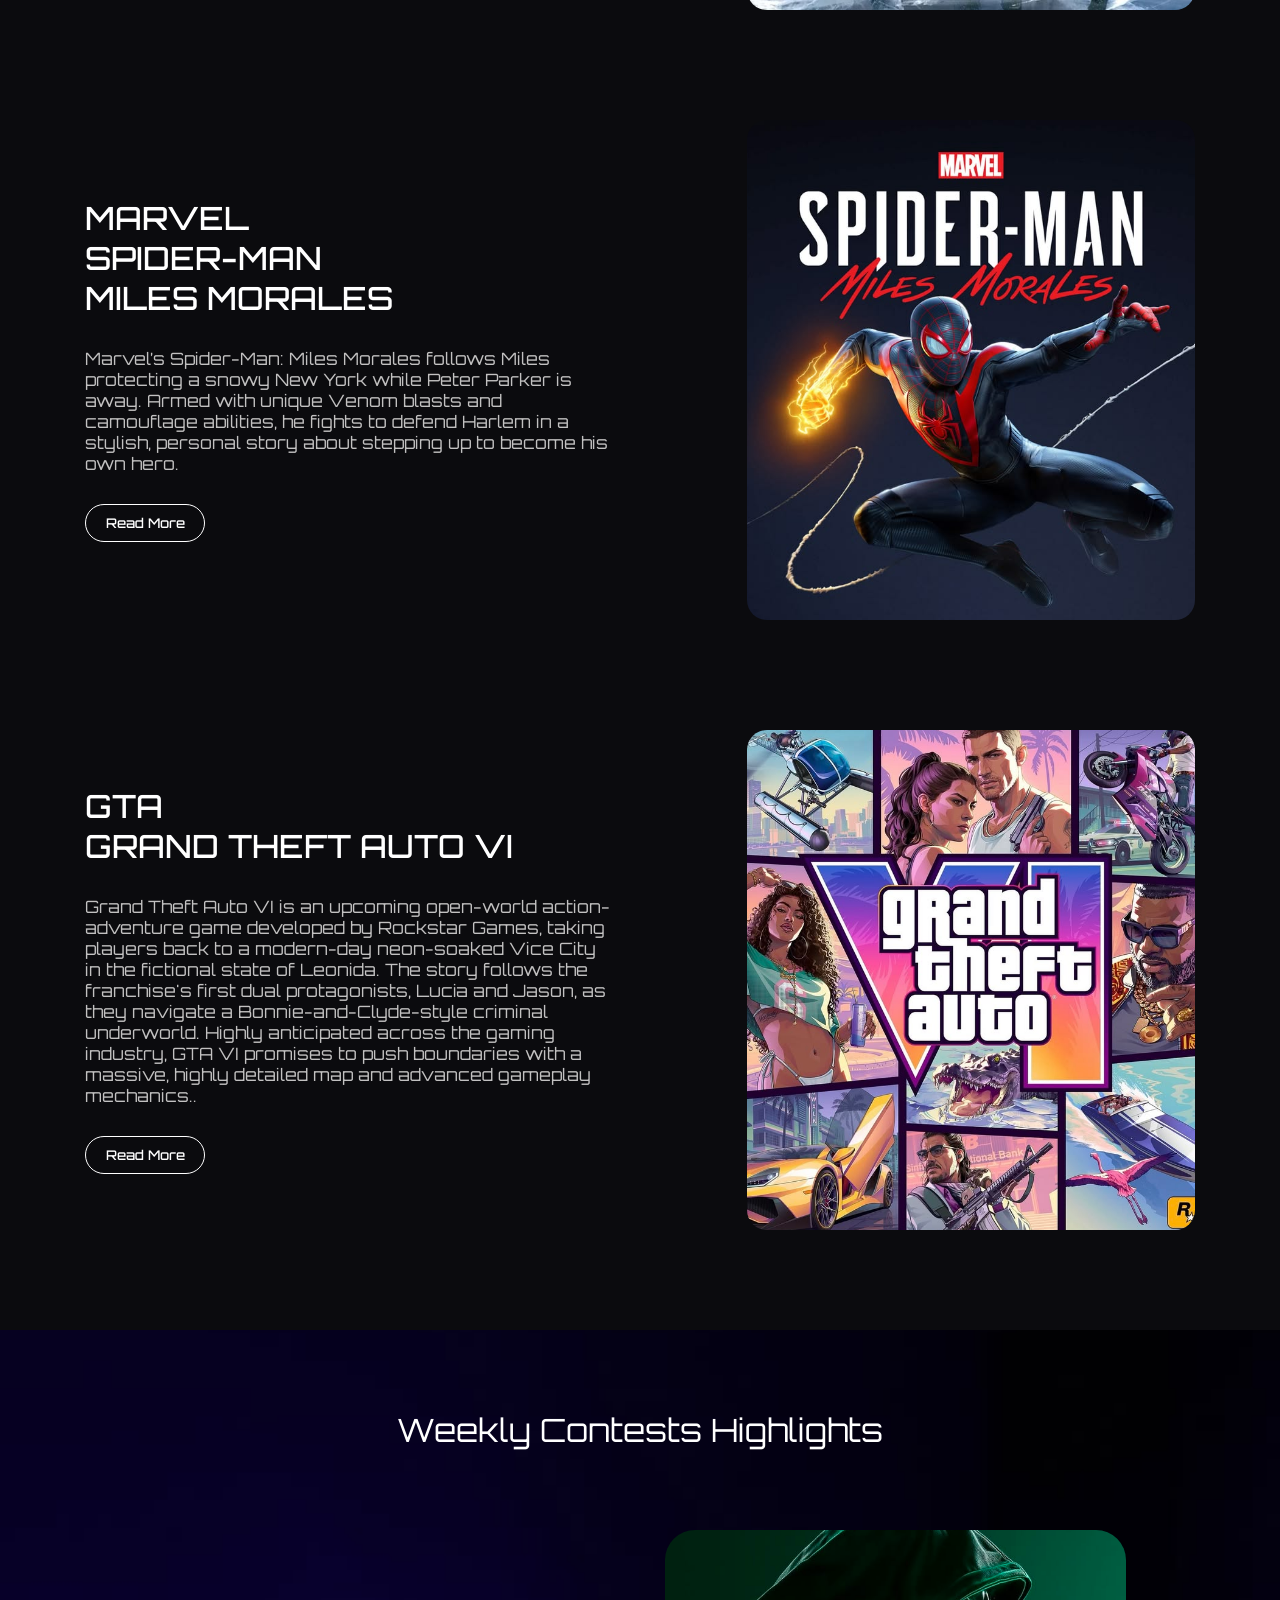
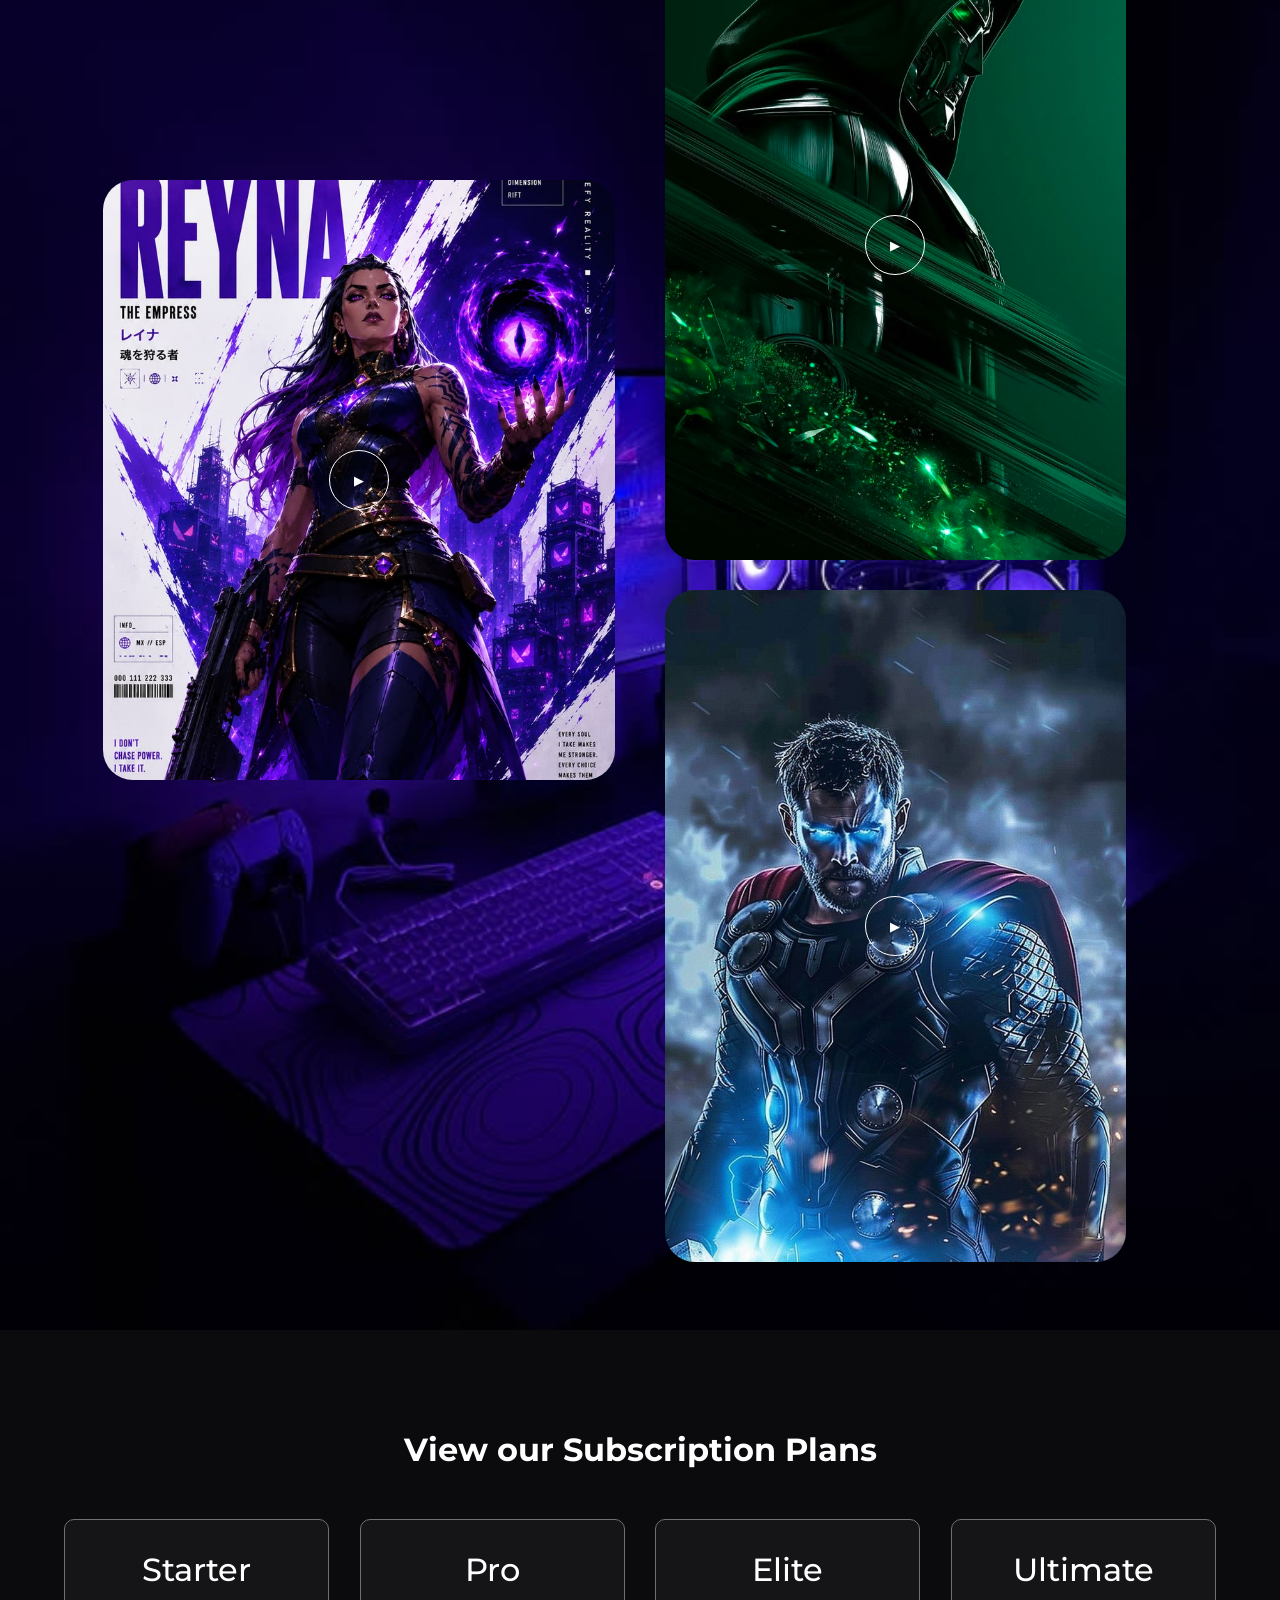
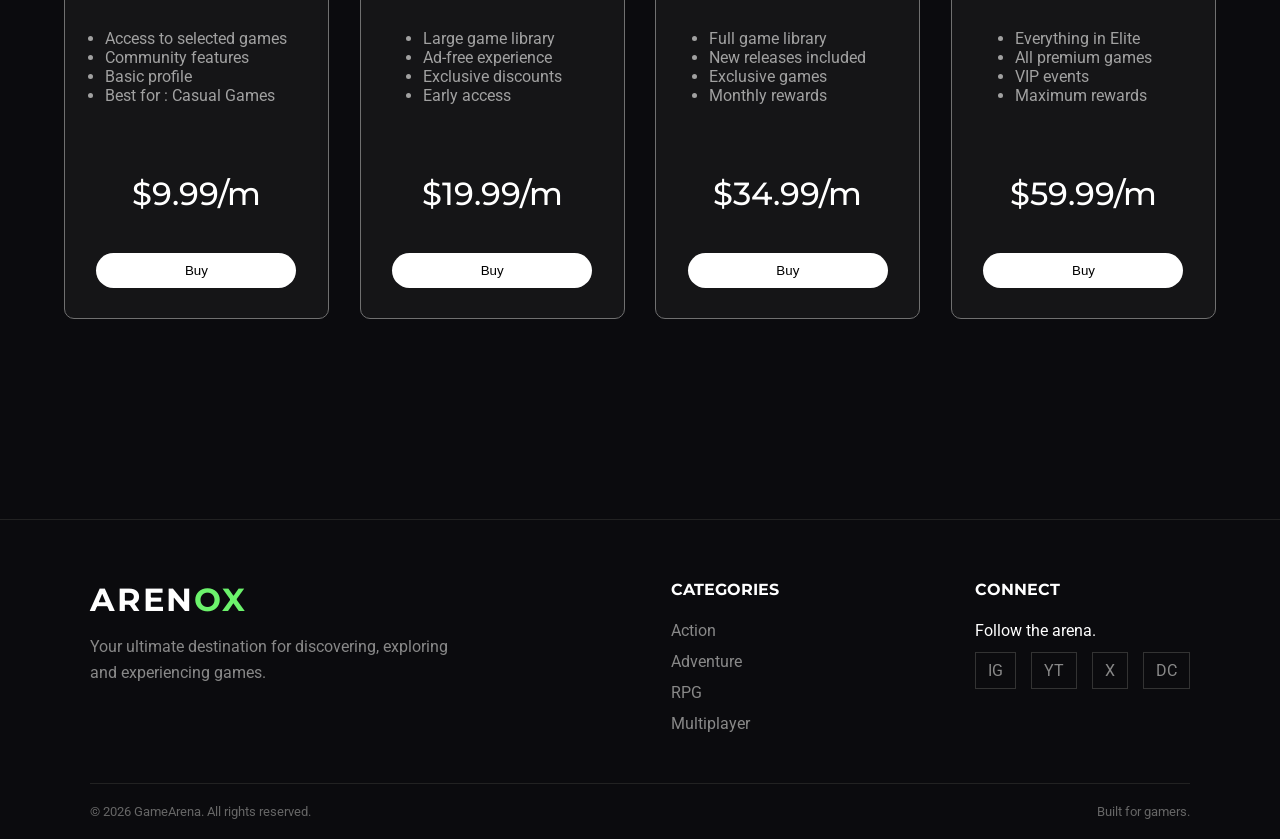
==== commit 358adc88: "added footer" ====
--- a/index.html
+++ b/index.html
@@ -180,5 +180,41 @@
         </div>
       </div>
     </div>
+
+    <footer class="footer">
+      <div class="footer-top">
+        <div class="footer-brand">
+          <h2>AREN<span>OX</span></h2>
+          <p>
+            Your ultimate destination for discovering, exploring and
+            experiencing games.
+          </p>
+        </div>
+
+        <div class="footer-links">
+          <h3>Categories</h3>
+          <a href="#">Action</a>
+          <a href="#">Adventure</a>
+          <a href="#">RPG</a>
+          <a href="#">Multiplayer</a>
+        </div>
+
+        <div class="footer-social">
+          <h3>Connect</h3>
+          <p>Follow the arena.</p>
+          <div class="socials">
+            <a href="#">IG</a>
+            <a href="#">YT</a>
+            <a href="#">X</a>
+            <a href="#">DC</a>
+          </div>
+        </div>
+      </div>
+
+      <div class="footer-bottom">
+        <p>© 2026 GameArena. All rights reserved.</p>
+        <p>Built for gamers.</p>
+      </div>
+    </footer>
   </body>
 </html>
--- a/home.css
+++ b/home.css
@@ -417,3 +417,88 @@
 }
 
 
+.footer {
+    margin-top: 100px;
+    background: rgb(11, 11, 14);
+    color: white;
+    padding: 60px 7% 20px;
+    border-top: 1px solid #222;
+}
+
+.footer-top {
+    display: flex;
+    justify-content: space-between;
+    gap: 50px;
+    padding-bottom: 50px;
+}
+
+.footer-brand {
+    width: 35%;
+}
+
+.footer-brand h2 {
+    font-family: Montserrat;
+    font-size: 32px;
+    letter-spacing: 2px;
+}
+
+.footer-brand span {
+    color: rgb(108, 243, 108);
+}
+
+.footer-brand p {
+
+    font-family: roboto;
+    color: #888;
+    line-height: 1.6;
+    margin-top: 15px;
+}
+
+.footer-links,
+.footer-social {
+    display: flex;
+    flex-direction: column;
+    gap: 12px;
+}
+
+.footer h3 {
+    font-family: Montserrat;
+    margin-bottom: 10px;
+    font-size: 16px;
+    text-transform: uppercase;
+}
+
+.footer a {
+    font-family: roboto;
+    color: #888;
+    text-decoration: none;
+    transition: 0.3s;
+}
+
+.footer a:hover {
+    color: white;
+}
+
+.socials {
+    display: flex;
+    gap: 15px;
+}
+
+.footer-social p{
+    font-family: roboto;
+}
+.socials a {
+    font-family: roboto;
+    border: 1px solid #333;
+    padding: 8px 12px;
+}
+
+.footer-bottom {
+    border-top: 1px solid #222;
+    padding-top: 20px;
+    display: flex;
+    justify-content: space-between;
+    color: #666;
+    font-size: 13px;
+    font-family: roboto;
+}
